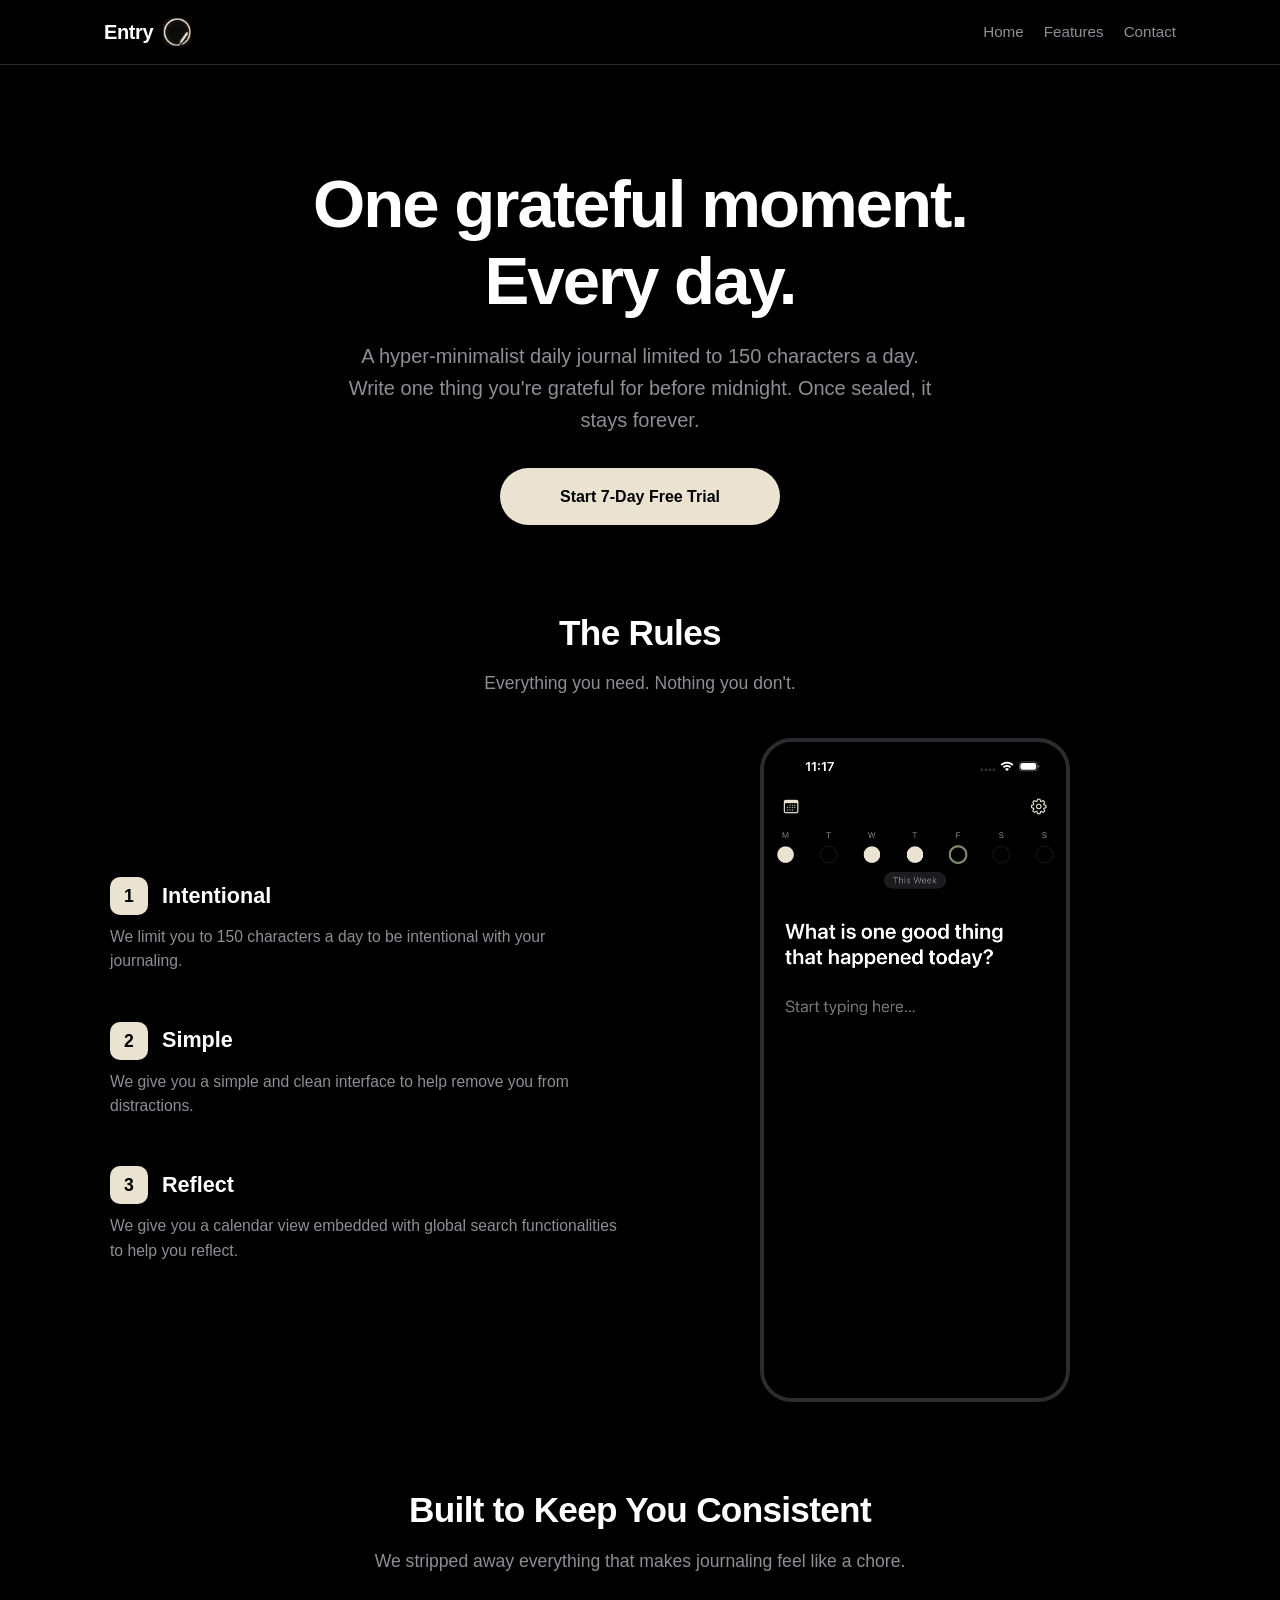
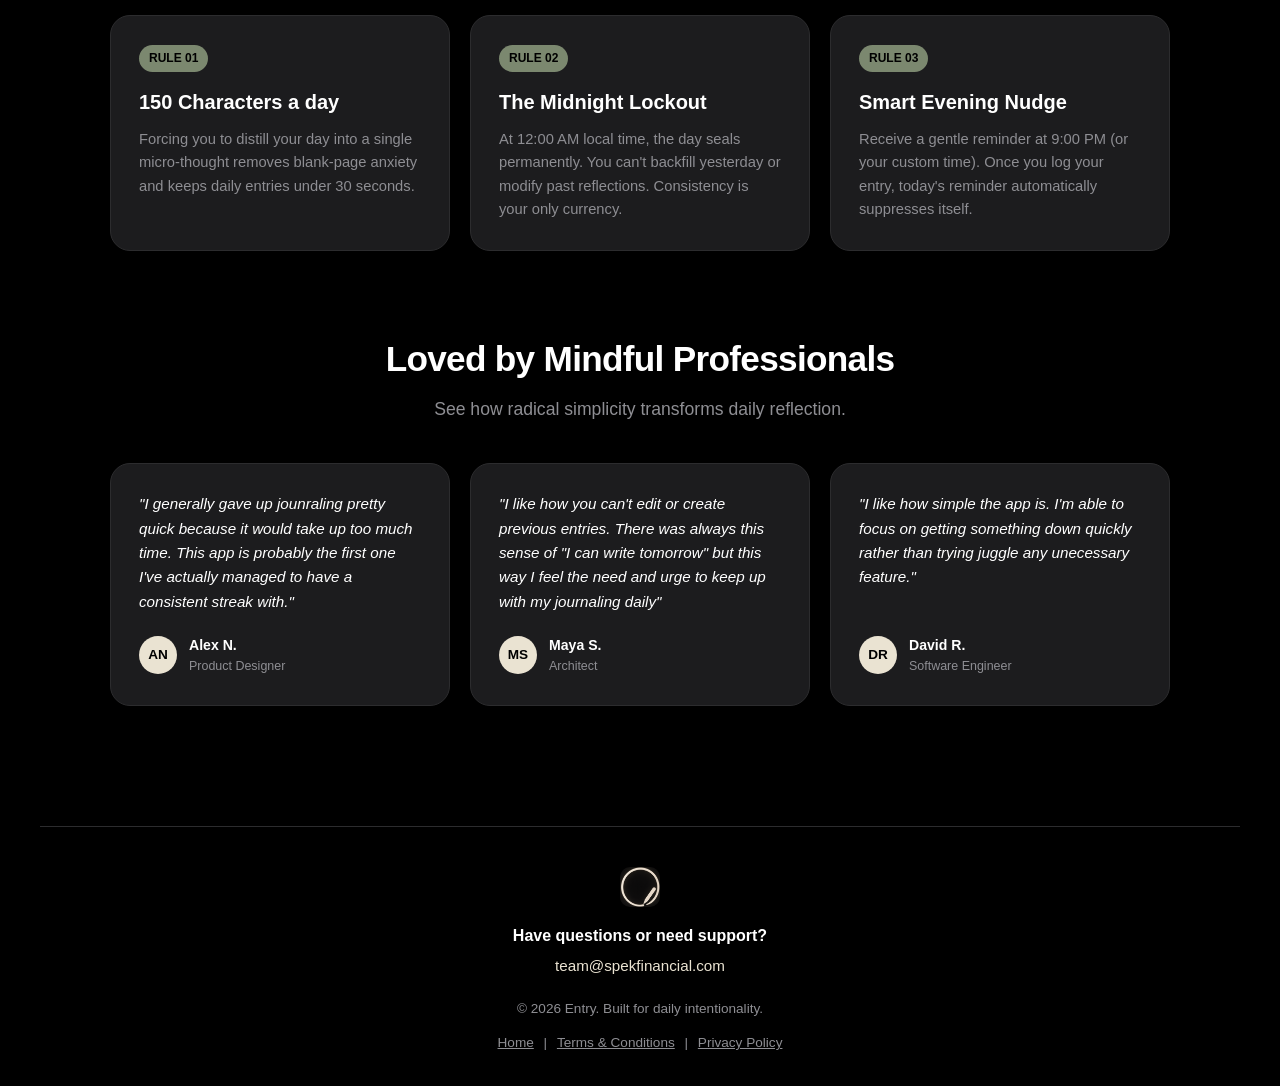
==== home/index.html @ cd0f6bcb "Add files via upload" ====
<!DOCTYPE html>
<html lang="en">
<head>
  <meta charset="UTF-8">
  <meta name="viewport" content="width=device-width, initial-scale=1.0">
  <title>Entry — One day. One thought.</title>
  <link rel="stylesheet" href="/assets/css/styles.css">
</head>
<body>

  <header>
    <nav>
      <a href="/home" class="brand-container">
        <span class="brand">Entry</span>
        <img src="/assets/images/screenshot-4.png" alt="Entry Logo" class="header-logo-img">
      </a>

      <div class="nav-links">
        <a href="/home">Home</a>
        <a href="/home#features">Features</a>
        <a href="/home#contact">Contact</a>
      </div>
    </nav>
  </header>

  <div class="view">
    <!-- Hero -->
    <section class="hero" id="top">
      <h1>One grateful moment.<br>Every day.</h1>
      <p>A hyper-minimalist daily journal limited to 150 characters a day. Write one thing you're grateful for before midnight. Once sealed, it stays forever.</p>
      <a href="#download" class="cta-btn">Start 7-Day Free Trial</a>
    </section>

    <!-- Side-by-Side Features Showcase -->
    <section class="app-showcase-section" id="features">
      <h2 class="section-title">The Rules</h2>
      <p class="section-subtitle">Everything you need. Nothing you don't.</p>

      <div class="showcase-grid">
        <!-- Clean Numbered Features on Left -->
        <div class="features-list">
          <div class="feature-item">
            <div class="feature-header">
              <div class="number-box">1</div>
              <h3>Intentional</h3>
            </div>
            <p>We limit you to 150 characters a day to be intentional with your journaling.</p>
          </div>

          <div class="feature-item">
            <div class="feature-header">
              <div class="number-box">2</div>
              <h3>Simple</h3>
            </div>
            <p>We give you a simple and clean interface to help remove you from distractions.</p>
          </div>

          <div class="feature-item">
            <div class="feature-header">
              <div class="number-box">3</div>
              <h3>Reflect</h3>
            </div>
            <p>We give you a calendar view embedded with global search functionalities to help you reflect.</p>
          </div>
        </div>

        <!-- Single Screenshot on Right -->
        <div class="screenshot-wrapper">
          <img src="/assets/images/screenshot-1.png" alt="Entry App Screen" class="hero-screenshot">
        </div>
      </div>
    </section>

    <!-- Built To Keep You Consistent Section -->
    <section class="consistency-section">
      <h2 class="section-title">Built to Keep You Consistent</h2>
      <p class="section-subtitle">We stripped away everything that makes journaling feel like a chore.</p>

      <div class="consistency-grid">
        <div class="consistency-card">
          <span class="badge">Rule 01</span>
          <h3>150 Characters a day</h3>
          <p>Forcing you to distill your day into a single micro-thought removes blank-page anxiety and keeps daily entries under 30 seconds.</p>
        </div>

        <div class="consistency-card">
          <span class="badge">Rule 02</span>
          <h3>The Midnight Lockout</h3>
          <p>At 12:00 AM local time, the day seals permanently. You can't backfill yesterday or modify past reflections. Consistency is your only currency.</p>
        </div>

        <div class="consistency-card">
          <span class="badge">Rule 03</span>
          <h3>Smart Evening Nudge</h3>
          <p>Receive a gentle reminder at 9:00 PM (or your custom time). Once you log your entry, today's reminder automatically suppresses itself.</p>
        </div>
      </div>
    </section>

    <!-- Testimonials Section -->
    <section class="testimonials-section">
      <h2 class="section-title">Loved by Mindful Professionals</h2>
      <p class="section-subtitle">See how radical simplicity transforms daily reflection.</p>

      <div class="testimonials-grid">
        <div class="testimonial-card">
          <p>"I generally gave up jounraling pretty quick because it would take up too much time. This app is probably the first one I've actually managed to have a consistent streak with."</p>
          <div class="testimonial-user">
            <div class="avatar-circle">AN</div>
            <div class="user-info">
              <div class="name">Alex N.</div>
              <div class="role">Product Designer</div>
            </div>
          </div>
        </div>

        <div class="testimonial-card">
          <p>"I like how you can't edit or create previous entries. There was always this sense of "I can write tomorrow" but this way I feel the need and urge to keep up with my journaling daily"</p>
          <div class="testimonial-user">
            <div class="avatar-circle">MS</div>
            <div class="user-info">
              <div class="name">Maya S.</div>
              <div class="role">Architect</div>
            </div>
          </div>
        </div>

        <div class="testimonial-card">
          <p>"I like how simple the app is. I'm able to focus on getting something down quickly rather than trying juggle any unecessary feature."</p>
          <div class="testimonial-user">
            <div class="avatar-circle">DR</div>
            <div class="user-info">
              <div class="name">David R.</div>
              <div class="role">Software Engineer</div>
            </div>
          </div>
        </div>
      </div>
    </section>
  </div>

  <!-- Footer / Contact Section -->
  <footer id="contact">
    <img src="/assets/images/screenshot-4.png" alt="Entry Logo" class="footer-logo-img">

    <div class="footer-contact">
      <h4>Have questions or need support?</h4>
      <a href="mailto:team@spekfinancial.com">team@spekfinancial.com</a>
    </div>

    <p>&copy; 2026 Entry. Built for daily intentionality.</p>
    <p style="margin-top: 12px;">
      <a href="/home">Home</a> |
      <a href="/terms">Terms & Conditions</a> |
      <a href="/privacy">Privacy Policy</a>
    </p>
  </footer>

</body>
</html>
---- assets/css/styles.css ----
:root {
  --bg-black: #000000;
  --card-bg: #1C1C1E;
  --text-white: #FFFFFF;
  --accent-linen: #EAE3D2;
  --accent-gold: #FFD60A;
  --accent-olive: #7B886F;
  --text-muted: #8E8E93;
  --border-color: #2C2C2E;
}

* {
  box-sizing: border-box;
  margin: 0;
  padding: 0;
  font-family: -apple-system, BlinkMacSystemFont, "SF Pro Display", "SF Pro Text", "Segoe UI", Roboto, Helvetica, Arial, sans-serif;
}

html {
  scroll-behavior: smooth;
}

body {
  background-color: var(--bg-black);
  color: var(--text-white);
  line-height: 1.6;
  -webkit-font-smoothing: antialiased;
  overflow-x: hidden;
}

/* Fixed Navigation Header */
header {
  position: sticky;
  top: 0;
  background-color: rgba(0, 0, 0, 0.85);
  backdrop-filter: blur(10px);
  -webkit-backdrop-filter: blur(10px);
  z-index: 1000;
  border-bottom: 1px solid var(--border-color);
}

nav {
  display: flex;
  justify-content: space-between;
  align-items: center;
  padding: 16px 5%;
  max-width: 1200px;
  margin: 0 auto;
}

.brand-container {
  display: flex;
  align-items: center;
  gap: 10px;
  text-decoration: none;
}

.brand {
  font-size: 1.25rem;
  font-weight: 700;
  letter-spacing: -0.02em;
  color: var(--text-white);
}

.header-logo-img {
  width: 28px;
  height: 28px;
  border-radius: 7px;
  object-fit: cover;
}

.nav-links {
  display: flex;
  gap: 20px;
}

.nav-links a {
  color: var(--text-muted);
  text-decoration: none;
  font-size: 0.95rem;
  font-weight: 500;
  transition: color 0.2s ease;
}

.nav-links a:hover {
  color: var(--text-white);
}

.footer-logo-img {
  width: 40px;
  height: 40px;
  border-radius: 10px;
  margin-bottom: 16px;
  object-fit: cover;
}

/* View Wrappers */
.view {
  max-width: 1100px;
  margin: 0 auto;
  padding: 40px 20px 80px;
}

/* Landing Page Hero */
.hero {
  text-align: center;
  padding: 60px 0 20px;
  display: flex;
  flex-direction: column;
  align-items: center;
}

.hero h1 {
  font-size: clamp(2.2rem, 7vw, 4.2rem);
  font-weight: 700;
  letter-spacing: -0.03em;
  line-height: 1.15;
  margin-bottom: 20px;
}

.hero p {
  font-size: clamp(1rem, 3.5vw, 1.25rem);
  color: var(--text-muted);
  max-width: 620px;
  margin: 0 auto 32px;
  padding: 0 10px;
}

.cta-btn {
  display: inline-block;
  background-color: var(--accent-linen);
  color: var(--bg-black);
  padding: 16px 36px;
  border-radius: 99px;
  font-weight: 600;
  text-decoration: none;
  transition: opacity 0.2s ease, transform 0.2s ease;
  width: 100%;
  max-width: 280px;
  text-align: center;
}

.cta-btn:hover {
  opacity: 0.9;
  transform: translateY(-1px);
}

/* Section Typography */
.section-title {
  text-align: center;
  font-size: clamp(1.75rem, 5vw, 2.2rem);
  font-weight: 700;
  letter-spacing: -0.02em;
  margin-bottom: 8px;
}

.section-subtitle {
  text-align: center;
  color: var(--text-muted);
  font-size: clamp(0.95rem, 3vw, 1.1rem);
  margin-bottom: 40px;
  padding: 0 10px;
}

/* App Showcase Section */
.app-showcase-section {
  margin-top: 60px;
  scroll-margin-top: 100px;
}

.showcase-grid {
  display: grid;
  grid-template-columns: 1fr 1fr;
  gap: 40px;
  align-items: center;
}

/* Left Side: Numbered Features with Increased Spacing & Linen Accent */
.features-list {
  display: flex;
  flex-direction: column;
  gap: 48px;
}

.feature-item {
  display: flex;
  flex-direction: column;
  gap: 10px;
}

.feature-header {
  display: flex;
  align-items: center;
  gap: 14px;
}

.number-box {
  background-color: var(--accent-linen);
  color: var(--bg-black);
  font-weight: 800;
  font-size: 1.1rem;
  width: 38px;
  height: 38px;
  border-radius: 10px;
  display: flex;
  align-items: center;
  justify-content: center;
  flex-shrink: 0;
}

.feature-item h3 {
  font-size: 1.35rem;
  font-weight: 700;
  color: var(--text-white);
}

.feature-item p {
  color: var(--text-muted);
  font-size: 0.98rem;
  line-height: 1.55;
}

/* Right Side: Screenshot */
.screenshot-wrapper {
  display: flex;
  justify-content: center;
  align-items: center;
  width: 100%;
}

.hero-screenshot {
  width: 100%;
  max-width: 310px;
  height: auto;
  border-radius: 32px;
  border: 4px solid var(--border-color);
  box-shadow: 0 20px 50px rgba(0, 0, 0, 0.85);
  object-fit: contain;
}

/* Built To Keep You Consistent Grid */
.consistency-section {
  margin-top: 80px;
}

.consistency-grid {
  display: grid;
  grid-template-columns: repeat(auto-fit, minmax(280px, 1fr));
  gap: 20px;
}

.consistency-card {
  background-color: var(--card-bg);
  border-radius: 20px;
  padding: 28px;
  border: 1px solid var(--border-color);
}

.consistency-card .badge {
  display: inline-block;
  background-color: var(--accent-olive);
  color: #000;
  font-size: 0.75rem;
  font-weight: 700;
  padding: 4px 10px;
  border-radius: 99px;
  margin-bottom: 14px;
  text-transform: uppercase;
}

.consistency-card h3 {
  font-size: 1.25rem;
  margin-bottom: 10px;
  color: var(--text-white);
}

.consistency-card p {
  color: var(--text-muted);
  font-size: 0.92rem;
}

/* Testimonials Section */
.testimonials-section {
  margin-top: 80px;
}

.testimonials-grid {
  display: grid;
  grid-template-columns: repeat(auto-fit, minmax(260px, 1fr));
  gap: 20px;
}

.testimonial-card {
  background-color: var(--card-bg);
  border: 1px solid var(--border-color);
  border-radius: 20px;
  padding: 28px;
  display: flex;
  flex-direction: column;
  justify-content: space-between;
}

.testimonial-card p {
  color: var(--text-white);
  font-size: 0.95rem;
  font-style: italic;
  margin-bottom: 20px;
}

.testimonial-user {
  display: flex;
  align-items: center;
  gap: 12px;
}

.avatar-circle {
  width: 38px;
  height: 38px;
  border-radius: 50%;
  background-color: var(--accent-linen);
  color: var(--bg-black);
  display: flex;
  align-items: center;
  justify-content: center;
  font-weight: 700;
  font-size: 0.85rem;
}

.user-info .name {
  font-size: 0.88rem;
  font-weight: 600;
}

.user-info .role {
  font-size: 0.78rem;
  color: var(--text-muted);
}

/* Legal Pages Container */
.legal-container {
  background-color: var(--card-bg);
  padding: clamp(24px, 5vw, 48px);
  border-radius: 24px;
  border: 1px solid var(--border-color);
  max-width: 800px;
  margin: 0 auto;
}

.legal-container h1 {
  font-size: clamp(1.5rem, 5vw, 2rem);
  margin-bottom: 8px;
}

.legal-container .effective-date {
  color: var(--text-muted);
  font-size: 0.85rem;
  margin-bottom: 28px;
}

.legal-container h2 {
  font-size: 1.2rem;
  color: var(--accent-linen);
  margin: 24px 0 10px;
}

.legal-container p, .legal-container ul {
  color: var(--text-muted);
  font-size: 0.92rem;
  margin-bottom: 16px;
}

.legal-container ul {
  padding-left: 20px;
}

.legal-container li {
  margin-bottom: 8px;
}

/* Footer / Contact */
footer {
  border-top: 1px solid var(--border-color);
  padding: 40px 5% 32px;
  text-align: center;
  color: var(--text-muted);
  font-size: 0.85rem;
  max-width: 1200px;
  margin: 40px auto 0;
  scroll-margin-top: 100px;
  display: flex;
  flex-direction: column;
  align-items: center;
}

footer a {
  color: var(--text-muted);
  text-decoration: underline;
  margin: 0 6px;
}

footer a:hover {
  color: var(--text-white);
}

.footer-contact {
  margin-bottom: 20px;
}

.footer-contact h4 {
  color: var(--text-white);
  font-size: 1rem;
  margin-bottom: 6px;
}

.footer-contact a {
  color: var(--accent-linen);
  font-size: 0.95rem;
  text-decoration: none;
}

.footer-contact a:hover {
  text-decoration: underline;
}

/* Mobile Responsive Optimizations */
@media (max-width: 840px) {
  .showcase-grid {
    grid-template-columns: 1fr;
    gap: 32px;
  }

  .features-list {
    gap: 32px;
  }

  .screenshot-wrapper {
    order: -1;
  }

  .hero-screenshot {
    max-width: 270px;
  }

  nav {
    padding: 14px 16px;
  }

  .nav-links {
    gap: 14px;
  }

  .nav-links a {
    font-size: 0.88rem;
  }
}
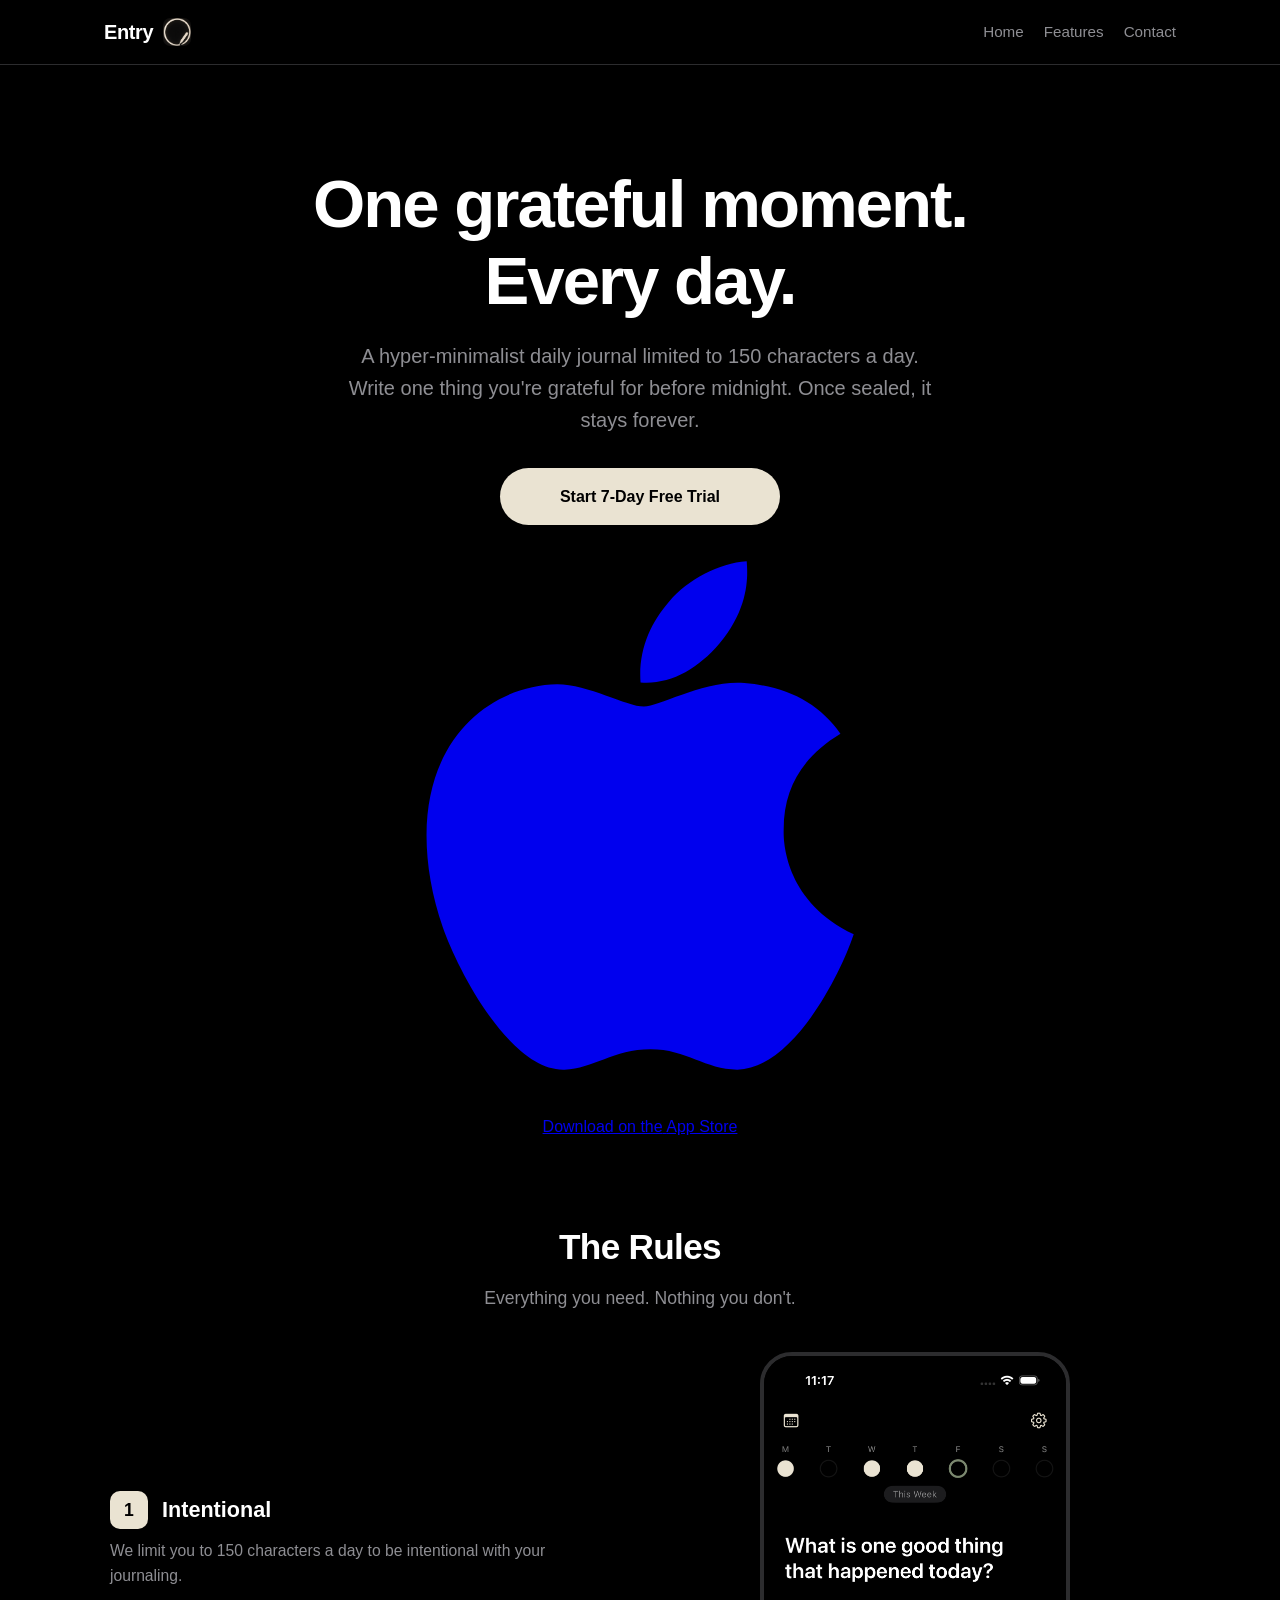
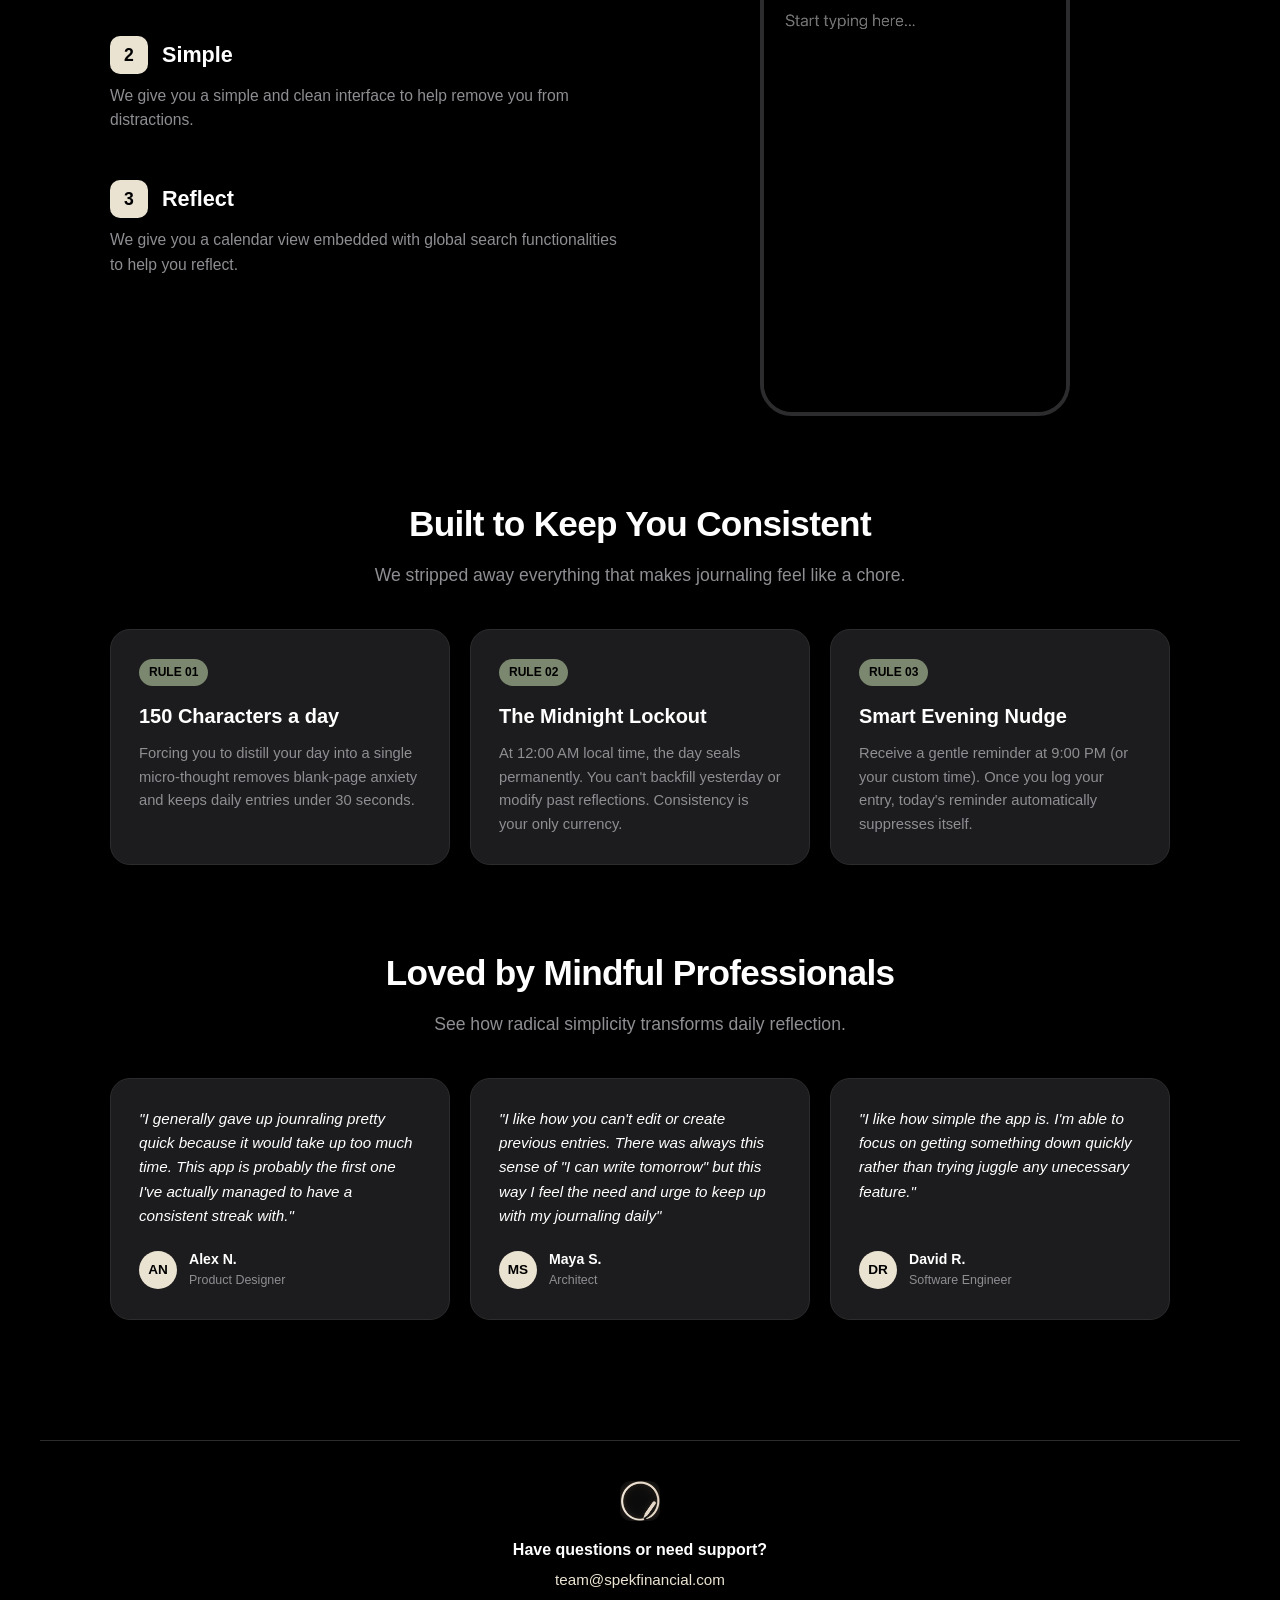
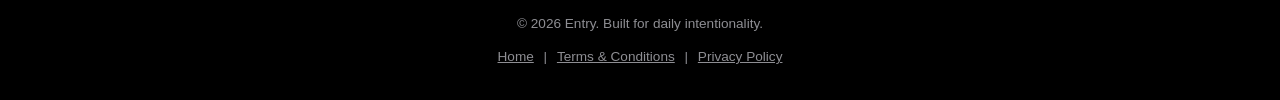
==== commit afaa02ae: "Update index.html" ====
--- a/home/index.html
+++ b/home/index.html
@@ -28,7 +28,19 @@
     <section class="hero" id="top">
       <h1>One grateful moment.<br>Every day.</h1>
       <p>A hyper-minimalist daily journal limited to 150 characters a day. Write one thing you're grateful for before midnight. Once sealed, it stays forever.</p>
-      <a href="#download" class="cta-btn">Start 7-Day Free Trial</a>
+      <div class="hero-buttons">
+        <a href="#download" class="cta-btn">Start 7-Day Free Trial</a>
+        <!-- TODO: replace href="#" with the real App Store URL once the app is listed -->
+        <a href="#" class="app-store-btn" aria-label="Download on the App Store">
+          <svg class="apple-icon" viewBox="0 0 384 512" xmlns="http://www.w3.org/2000/svg" aria-hidden="true">
+            <path fill="currentColor" d="M318.7 268.7c-.2-36.7 16.4-64.4 50-84.8-18.8-26.9-47.2-41.7-84.7-44.6-35.5-2.8-74.3 20.7-88.5 20.7-15 0-49.4-19.7-76.4-19.7C63.3 141.2 4 184.8 4 273.5c0 26.2 4.8 53.3 14.4 81.2 12.8 36.7 59 126.7 107.2 125.2 25.2-.6 43-17.9 75.8-17.9 31.8 0 48.3 17.9 76.4 17.9 48.6-.7 90.4-82.5 102.6-119.3-65.2-30.7-61.7-90-61.7-91.9zm-56.6-164.2c27.3-32.4 24.8-61.9 24-72.5-24.1 1.4-52 16.4-67.9 34.9-17.5 19.8-27.8 44.3-25.6 71.9 26.1 2 49.9-11.4 69.5-34.3z"/>
+          </svg>
+          <span class="app-store-btn-text">
+            <span class="app-store-btn-small">Download on the</span>
+            <span class="app-store-btn-large">App Store</span>
+          </span>
+        </a>
+      </div>
     </section>
 
     <!-- Side-by-Side Features Showcase -->
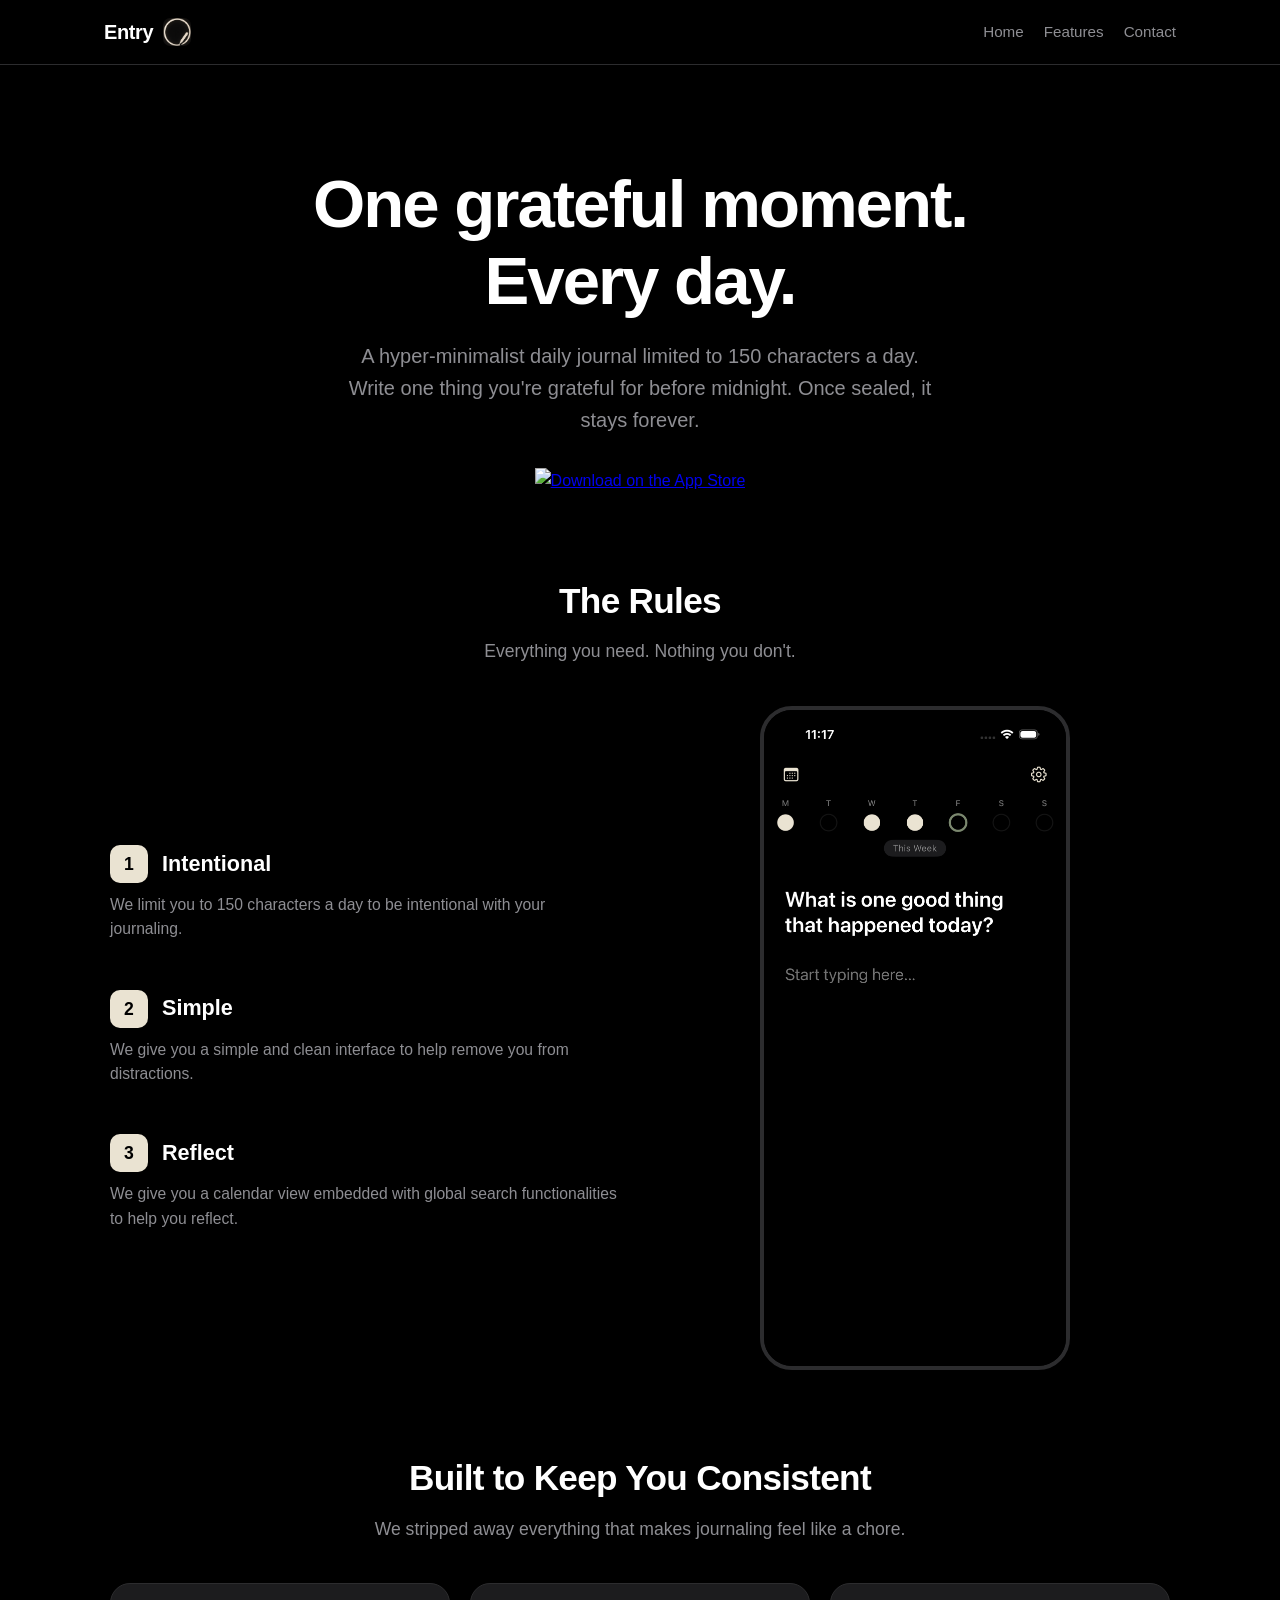
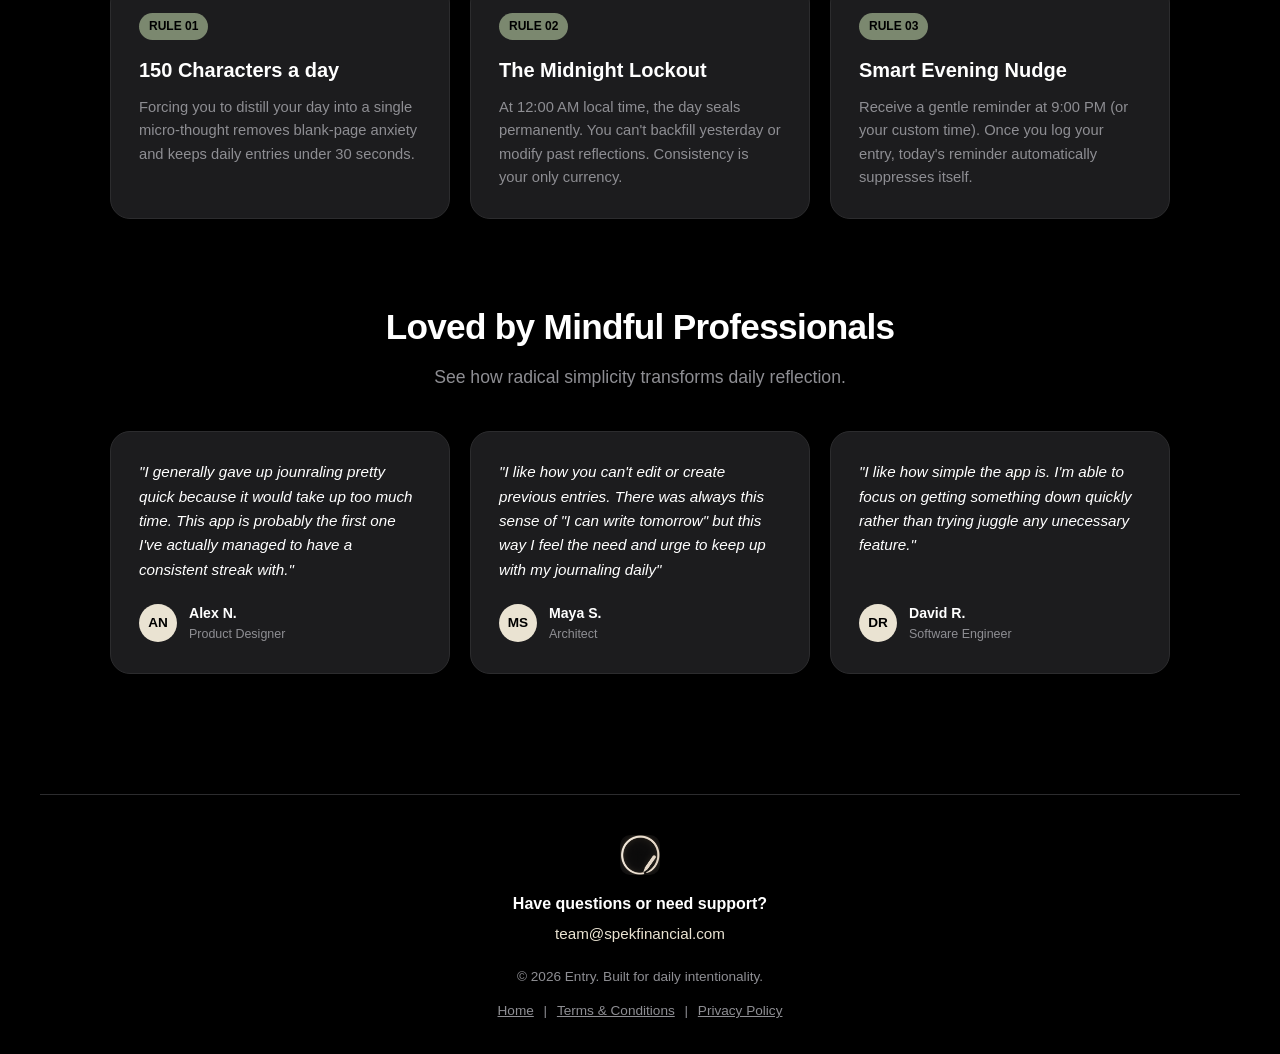
==== commit 4f8abdac: "Update index.html Adding apple download badge" ====
--- a/home/index.html
+++ b/home/index.html
@@ -28,19 +28,10 @@
     <section class="hero" id="top">
       <h1>One grateful moment.<br>Every day.</h1>
       <p>A hyper-minimalist daily journal limited to 150 characters a day. Write one thing you're grateful for before midnight. Once sealed, it stays forever.</p>
-      <div class="hero-buttons">
-        <a href="#download" class="cta-btn">Start 7-Day Free Trial</a>
-        <!-- TODO: replace href="#" with the real App Store URL once the app is listed -->
-        <a href="#" class="app-store-btn" aria-label="Download on the App Store">
-          <svg class="apple-icon" viewBox="0 0 384 512" xmlns="http://www.w3.org/2000/svg" aria-hidden="true">
-            <path fill="currentColor" d="M318.7 268.7c-.2-36.7 16.4-64.4 50-84.8-18.8-26.9-47.2-41.7-84.7-44.6-35.5-2.8-74.3 20.7-88.5 20.7-15 0-49.4-19.7-76.4-19.7C63.3 141.2 4 184.8 4 273.5c0 26.2 4.8 53.3 14.4 81.2 12.8 36.7 59 126.7 107.2 125.2 25.2-.6 43-17.9 75.8-17.9 31.8 0 48.3 17.9 76.4 17.9 48.6-.7 90.4-82.5 102.6-119.3-65.2-30.7-61.7-90-61.7-91.9zm-56.6-164.2c27.3-32.4 24.8-61.9 24-72.5-24.1 1.4-52 16.4-67.9 34.9-17.5 19.8-27.8 44.3-25.6 71.9 26.1 2 49.9-11.4 69.5-34.3z"/>
-          </svg>
-          <span class="app-store-btn-text">
-            <span class="app-store-btn-small">Download on the</span>
-            <span class="app-store-btn-large">App Store</span>
-          </span>
-        </a>
-      </div>
+      <!-- TODO: replace href="#" with the real App Store URL once the app is listed -->
+      <a href="#" class="app-store-badge-link" aria-label="Download on the App Store">
+        <img src="/assets/images/app-store-badge.svg" alt="Download on the App Store" class="app-store-badge">
+      </a>
     </section>
 
     <!-- Side-by-Side Features Showcase -->
--- a/assets/css/styles.css
+++ b/assets/css/styles.css
@@ -145,6 +145,58 @@
   transform: translateY(-1px);
 }
 
+/* Hero button row (primary CTA + App Store badge) */
+.hero-buttons {
+  display: flex;
+  flex-wrap: wrap;
+  justify-content: center;
+  align-items: center;
+  gap: 14px;
+}
+
+/* App Store badge button */
+.app-store-btn {
+  display: inline-flex;
+  align-items: center;
+  gap: 10px;
+  background-color: var(--text-white);
+  color: var(--bg-black);
+  padding: 10px 22px 10px 18px;
+  border-radius: 12px;
+  text-decoration: none;
+  border: 1px solid var(--border-color);
+  transition: opacity 0.2s ease, transform 0.2s ease;
+}
+
+.app-store-btn:hover {
+  opacity: 0.9;
+  transform: translateY(-1px);
+}
+
+.apple-icon {
+  width: 24px;
+  height: 24px;
+  flex-shrink: 0;
+}
+
+.app-store-btn-text {
+  display: flex;
+  flex-direction: column;
+  line-height: 1.1;
+  text-align: left;
+}
+
+.app-store-btn-small {
+  font-size: 0.68rem;
+  font-weight: 500;
+}
+
+.app-store-btn-large {
+  font-size: 1.05rem;
+  font-weight: 700;
+  letter-spacing: -0.01em;
+}
+
 /* Section Typography */
 .section-title {
   text-align: center;
